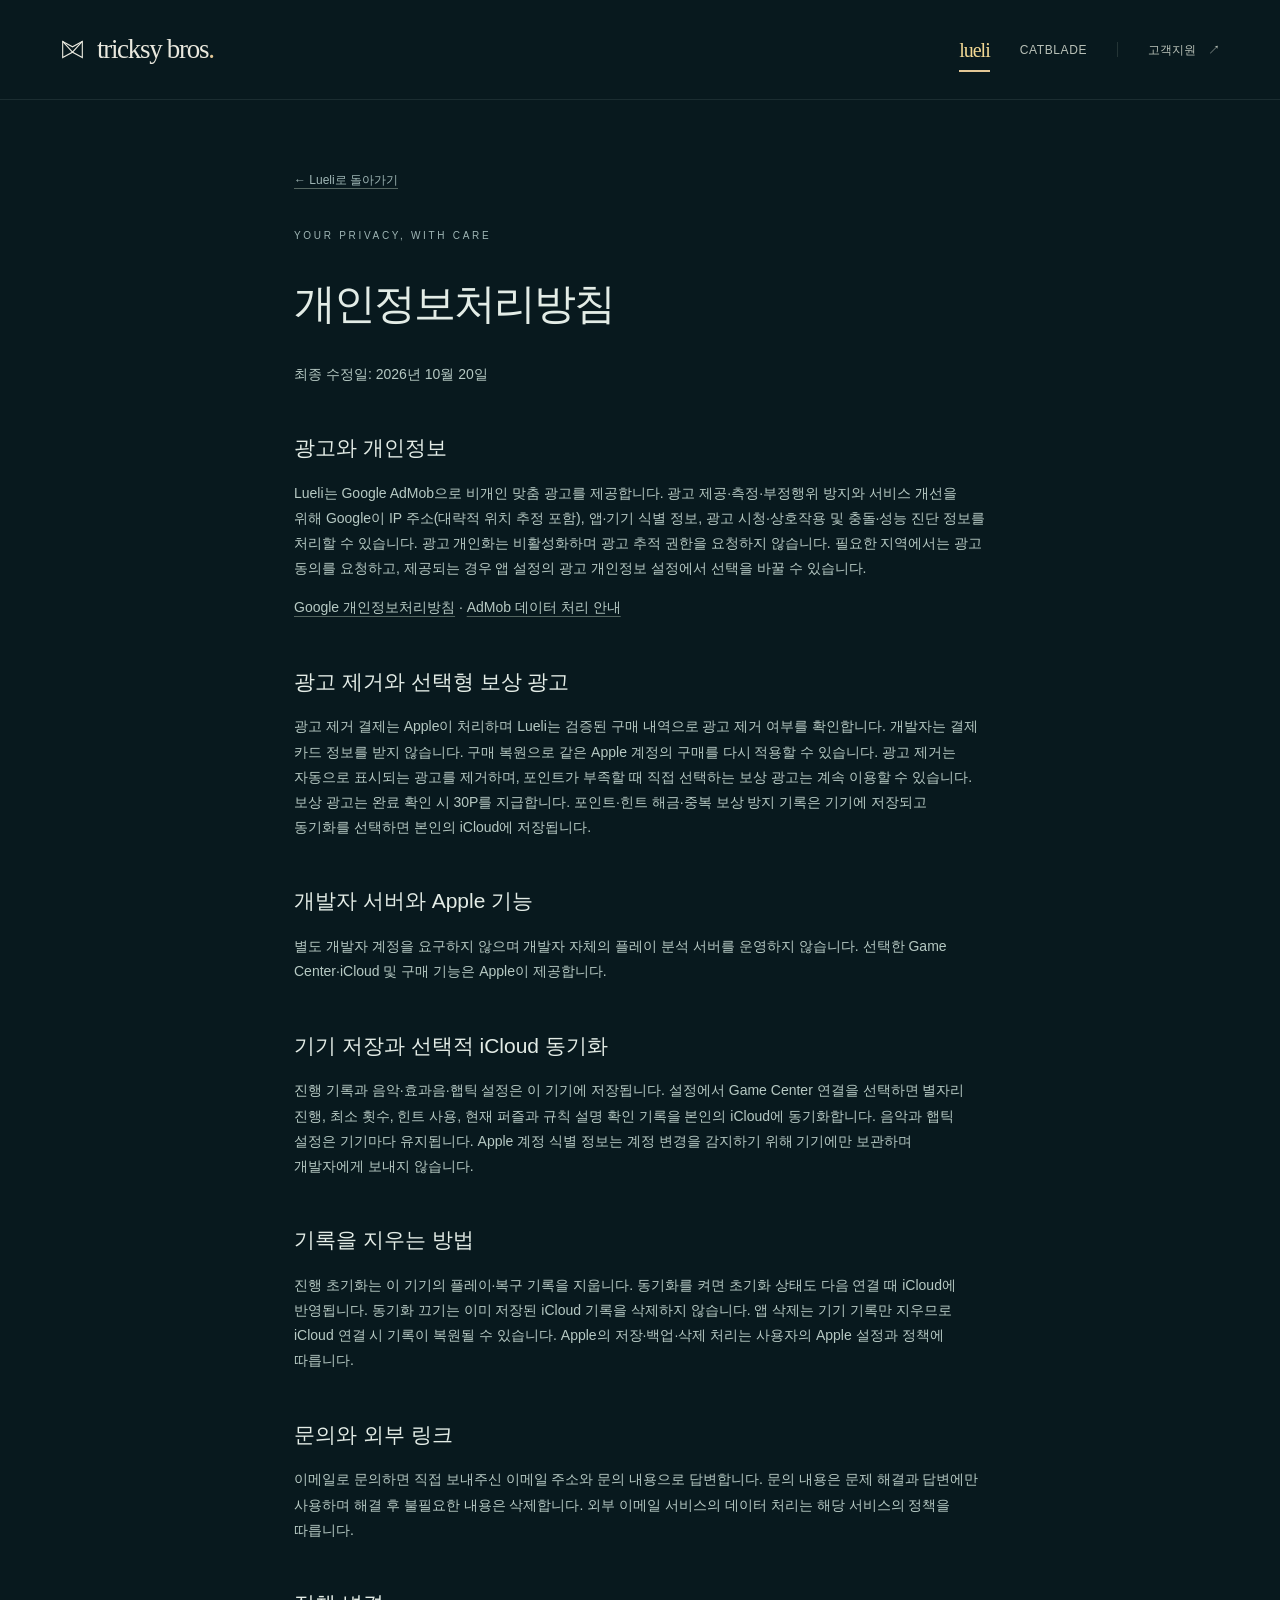
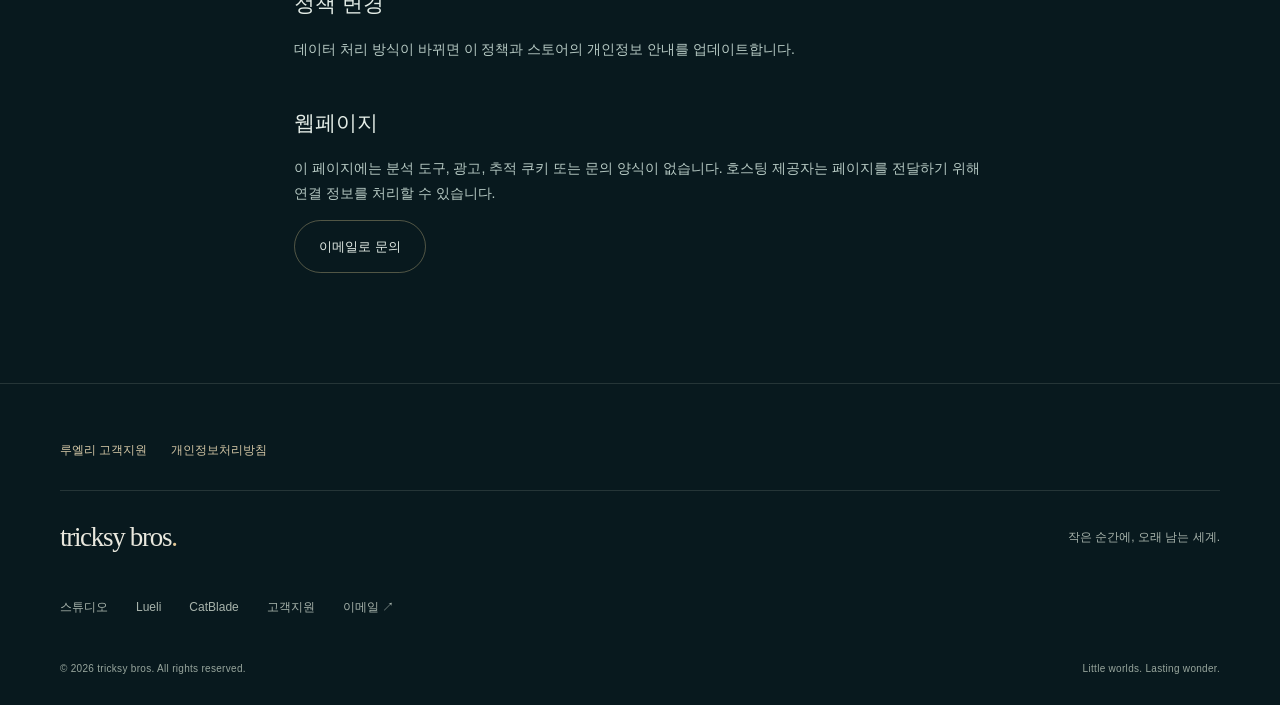
==== Lueli/privacy/index.html @ b1e28cbd "init" ====
<!doctype html><html lang="ko"><head><meta charset="utf-8"><meta name="viewport" content="width=device-width,initial-scale=1"><meta name="theme-color" content="#08191e"><meta name="description" content="작은 별을 깨우고 열두 개의 별자리를 완성하는 감성 퍼즐, Lueli. 시간 제한 없이 당신의 속도로 빛을 모아보세요. tricksy bros의 iPhone·iPad 게임."><meta property="og:title" content="Lueli — 작은 빛으로 완성하는 밤"><meta property="og:description" content="별 하나를 깨우면, 밤이 조금 달라져요. 120개의 고요한 퍼즐."><meta property="og:type" content="website"><link rel="icon" href="../assets/icon.png"><link rel="stylesheet" href="../style.css"><title>개인정보처리방침 · Lueli</title><link rel="canonical" href="https://tricksybros.com/Lueli/privacy/"><link rel="stylesheet" href="../../shared/site.css"></head><body class="lueli-page"><a class="skip" href="#main">본문으로 건너뛰기</a><header class="studio-header"><a class="studio-logo" href="../../index.html" aria-label="tricksy bros 회사 홈"><svg viewBox="0 0 28 28" aria-hidden="true"><path d="M3 5 14 11 25 5v18l-11-6-11 6Z"/><path d="m3 5 11 12L25 5"/></svg><span>tricksy bros<span class="logo-dot">.</span></span></a><nav class="studio-nav" aria-label="회사 및 게임 메뉴"><a href="../index.html" class="game-link selected" aria-current="page">lueli</a><a href="../../CatBlade/index.html" class="game-link ">CATBLADE</a><span class="nav-divider" aria-hidden="true"></span><a class="support-link" href="../../support/index.html">고객지원 <span aria-hidden="true">↗</span></a></nav></header><main id="main" class="document"><a class="doc-back" href="../index.html">← Lueli로 돌아가기</a><p class="eyebrow">YOUR PRIVACY, WITH CARE</p><h1>개인정보처리방침</h1><p>최종 수정일: 2026년 10월 20일</p><h2>광고와 개인정보</h2><p>Lueli는 Google AdMob으로 비개인 맞춤 광고를 제공합니다. 광고 제공·측정·부정행위 방지와 서비스 개선을 위해 Google이 IP 주소(대략적 위치 추정 포함), 앱·기기 식별 정보, 광고 시청·상호작용 및 충돌·성능 진단 정보를 처리할 수 있습니다. 광고 개인화는 비활성화하며 광고 추적 권한을 요청하지 않습니다. 필요한 지역에서는 광고 동의를 요청하고, 제공되는 경우 앱 설정의 광고 개인정보 설정에서 선택을 바꿀 수 있습니다.</p><p><a href="https://policies.google.com/privacy">Google 개인정보처리방침</a> · <a href="https://developers.google.com/admob/ios/privacy/data-disclosure">AdMob 데이터 처리 안내</a></p><h2>광고 제거와 선택형 보상 광고</h2><p>광고 제거 결제는 Apple이 처리하며 Lueli는 검증된 구매 내역으로 광고 제거 여부를 확인합니다. 개발자는 결제 카드 정보를 받지 않습니다. 구매 복원으로 같은 Apple 계정의 구매를 다시 적용할 수 있습니다. 광고 제거는 자동으로 표시되는 광고를 제거하며, 포인트가 부족할 때 직접 선택하는 보상 광고는 계속 이용할 수 있습니다. 보상 광고는 완료 확인 시 30P를 지급합니다. 포인트·힌트 해금·중복 보상 방지 기록은 기기에 저장되고 동기화를 선택하면 본인의 iCloud에 저장됩니다.</p><h2>개발자 서버와 Apple 기능</h2><p>별도 개발자 계정을 요구하지 않으며 개발자 자체의 플레이 분석 서버를 운영하지 않습니다. 선택한 Game Center·iCloud 및 구매 기능은 Apple이 제공합니다.</p><h2>기기 저장과 선택적 iCloud 동기화</h2><p>진행 기록과 음악·효과음·햅틱 설정은 이 기기에 저장됩니다. 설정에서 Game Center 연결을 선택하면 별자리 진행, 최소 횟수, 힌트 사용, 현재 퍼즐과 규칙 설명 확인 기록을 본인의 iCloud에 동기화합니다. 음악과 햅틱 설정은 기기마다 유지됩니다. Apple 계정 식별 정보는 계정 변경을 감지하기 위해 기기에만 보관하며 개발자에게 보내지 않습니다.</p><h2>기록을 지우는 방법</h2><p>진행 초기화는 이 기기의 플레이·복구 기록을 지웁니다. 동기화를 켜면 초기화 상태도 다음 연결 때 iCloud에 반영됩니다. 동기화 끄기는 이미 저장된 iCloud 기록을 삭제하지 않습니다. 앱 삭제는 기기 기록만 지우므로 iCloud 연결 시 기록이 복원될 수 있습니다. Apple의 저장·백업·삭제 처리는 사용자의 Apple 설정과 정책에 따릅니다.</p><h2>문의와 외부 링크</h2><p>이메일로 문의하면 직접 보내주신 이메일 주소와 문의 내용으로 답변합니다. 문의 내용은 문제 해결과 답변에만 사용하며 해결 후 불필요한 내용은 삭제합니다. 외부 이메일 서비스의 데이터 처리는 해당 서비스의 정책을 따릅니다.</p><h2>정책 변경</h2><p>데이터 처리 방식이 바뀌면 이 정책과 스토어의 개인정보 안내를 업데이트합니다.</p><h2>웹페이지</h2><p>이 페이지에는 분석 도구, 광고, 추적 쿠키 또는 문의 양식이 없습니다. 호스팅 제공자는 페이지를 전달하기 위해 연결 정보를 처리할 수 있습니다.</p><a class="button" href="mailto:tricksybros@gmail.com?subject=Lueli%20Privacy">이메일로 문의</a></main><footer class="studio-footer"><nav class="game-footer" aria-label="Lueli 도움말"><a href="../support/index.html">루엘리 고객지원</a><a href="index.html">개인정보처리방침</a></nav><div class="footer-top"><a class="studio-logo" href="../../index.html">tricksy bros<span class="logo-dot">.</span></a><p>작은 순간에, 오래 남는 세계.</p></div><nav aria-label="하단 메뉴"><a href="../../index.html">스튜디오</a><a href="../index.html">Lueli</a><a href="../../CatBlade/index.html">CatBlade</a><a href="../../support/index.html">고객지원</a><a href="mailto:tricksybros@gmail.com">이메일 ↗</a></nav><div class="footer-bottom"><span>© 2026 tricksy bros. All rights reserved.</span><span>Little worlds. Lasting wonder.</span></div></footer></body></html>
---- Lueli/style.css ----
@charset "UTF-8";
:root{color-scheme:dark;--bg:#08191e;--panel:#10272d;--ink:#e3ece6;--muted:#9fb6b5;--gold:#f3d994;--line:rgba(182,209,202,.16);font-family:-apple-system,BlinkMacSystemFont,"Apple SD Gothic Neo","Noto Sans KR",sans-serif;font-synthesis:none;scroll-behavior:smooth;scroll-padding-top:100px}*{box-sizing:border-box}body{margin:0;background:var(--bg);color:var(--ink);font-size:16px;line-height:1.8;word-break:keep-all}a{color:inherit;text-decoration:none}button{font:inherit;color:inherit;cursor:pointer}a,button{-webkit-tap-highlight-color:transparent}a:focus-visible,button:focus-visible,summary:focus-visible{outline:2px solid var(--gold);outline-offset:7px}button:disabled{cursor:default}::selection{background:#f3d994;color:var(--bg)}.skip{position:fixed;top:-100px;left:20px;background:var(--gold);color:var(--bg);padding:12px;z-index:20}.skip:focus{top:10px}.nav{height:110px;max-width:1280px;margin:auto;padding:0 64px;display:flex;align-items:center;justify-content:space-between;position:relative;z-index:3}.brand,.footer-brand{font-family:Georgia,"Times New Roman",serif;font-size:39px;line-height:1;letter-spacing:-2.2px;font-weight:400}.brand{display:inline-flex;gap:8px;align-items:center}.brand-star{color:var(--gold);font-size:24px;align-self:flex-start;margin-top:0}.nav nav{display:flex;align-items:center;gap:34px;font-size:13px;color:#b6c7c1}.nav nav a:hover,.footer-links a:hover{color:var(--gold)}.nav .studio{margin-left:30px;font-size:12px;letter-spacing:.5px}.sky{position:absolute;inset:0 0 auto;height:1000px;overflow:hidden;pointer-events:none;z-index:0;mask-image:linear-gradient(black 70%,transparent)}.stars{position:absolute;width:100%;height:100%;background-image:radial-gradient(1px 1px at 8% 22%,#e3dbb7 80%,transparent),radial-gradient(1px 1px at 24% 48%,#aacac4 80%,transparent),radial-gradient(1px 1px at 42% 11%,#e3dbb7 80%,transparent),radial-gradient(1px 1px at 57% 37%,#aacac4 80%,transparent),radial-gradient(1px 1px at 79% 12%,#e3dbb7 80%,transparent),radial-gradient(1.5px 1.5px at 92% 40%,#cfceab 80%,transparent),radial-gradient(1px 1px at 71% 73%,#aacac4 80%,transparent),radial-gradient(1px 1px at 12% 85%,#e3dbb7 80%,transparent);background-size:700px 680px;opacity:.42;animation:drift 50s linear infinite}.shooting{position:absolute;width:100px;height:1px;background:linear-gradient(90deg,transparent,#c9dbcc);transform:rotate(-32deg);opacity:0;animation:shoot 13s ease-in infinite;top:22%;left:69%}.shooting.two{animation-delay:6s;animation-duration:17s;top:55%;left:22%;width:60px}@keyframes drift{to{transform:translateY(30px)}}@keyframes shoot{0%,76%,100%{opacity:0;transform:translate(0,0) rotate(-32deg)}80%{opacity:.55}89%{opacity:0;transform:translate(230px,-145px) rotate(-32deg)}}main{position:relative;z-index:1}.hero{max-width:1280px;margin:auto;padding:100px 64px 110px;min-height:760px;display:grid;grid-template-columns:1.07fr 1fr;align-items:center;position:relative;gap:48px}.eyebrow{font-size:10px;letter-spacing:2.7px;color:var(--muted);font-weight:500;margin:0 0 30px;display:flex;align-items:center;gap:10px}.eyebrow>span{width:5px;height:5px;border-radius:50%;background:var(--gold);box-shadow:0 0 10px #f3d99455}h1{font-size:clamp(42px,4.55vw,64px);font-weight:350;letter-spacing:-3.5px;line-height:1.36;margin:0 0 30px}.period{color:var(--gold)}.hero-desc{font-size:16px;color:var(--muted);line-height:2.05;margin:0}.hero-actions{margin-top:38px;display:flex;flex-direction:column;align-items:flex-start;gap:15px}.button{display:inline-flex;align-items:center;justify-content:center;gap:32px;min-height:53px;padding:12px 24px;font-size:13px;line-height:1.5;border-radius:100px;border:1px solid #e4ce9255;transition:background .25s,border-color .25s}.primary{background:#ddc78e0b;color:#f3dfa8}.primary:hover{background:#ddc78e1c;border-color:#e4ce9299}.button span{font-size:18px}.availability{font-size:10px;color:var(--muted);letter-spacing:.6px}.night-object{position:relative;padding:40px 0 20px;display:flex;flex-direction:column;align-items:center}.night-object:before{content:"";position:absolute;inset:-40px -40px;background:radial-gradient(ellipse,#53685014,transparent 66%);pointer-events:none}.orbit{position:absolute;inset:0;pointer-events:none;opacity:.65}.orbit span{position:absolute;width:4px;height:4px;background:#d5d9ad;border-radius:50%;box-shadow:0 0 15px #f6d68f44}.orbit span:nth-child(1){top:4%;left:25%}.orbit span:nth-child(2){top:19%;right:6%;width:2px;height:2px}.orbit span:nth-child(3){bottom:20%;left:1%;width:2px;height:2px}.demo{width:min(100%,334px);position:relative}.demo-heading{display:flex;justify-content:space-between;font-size:10px;letter-spacing:1px;color:var(--muted);margin:0 4px 19px}.demo-count{font-variant-numeric:tabular-nums;font-size:9px;letter-spacing:1.8px}.board{display:grid;grid-template-columns:repeat(3,1fr);gap:12px}.tile{border:1px dashed #69898b80;background:#132b3038;border-radius:21%;aspect-ratio:1;display:grid;place-items:center;position:relative;padding:24%;transition:background .5s,border-color .5s,box-shadow .6s;min-width:44px;min-height:44px}.tile svg{width:100%;fill:none;stroke:#91aaa7;stroke-width:1.2;opacity:.5;transition:filter .6s,fill .5s,stroke .5s,opacity .5s;transform:scale(.55)}.tile.lit{border:1px solid #e5c47555;background:radial-gradient(ellipse,#d9b55e16,#a88c4410 55%,#13292c 100%);box-shadow:inset 0 0 18px #d8ba6510,0 0 20px #d8ba6505}.tile.lit svg{fill:#f7df8f;stroke:#fff1b9;stroke-width:.4;opacity:1;transform:scale(.78);filter:drop-shadow(0 0 7px #f7d47499)}.tile:hover{background-color:#b4cfbe0e}.tile:active{transform:scale(.97)}.demo-message{text-align:center;font-size:11px;color:#a9bfba;margin:22px -10px 0;min-height:24px;transition:color .4s}.demo.solved .demo-message{color:var(--gold)}.demo.solved .tile{box-shadow:0 0 30px #edcf6c13}.reset{background:none;border:0;display:block;margin:6px auto 0;color:#9bb1b0;font-size:10px;letter-spacing:.3px;min-height:44px;padding:0 15px}.reset:hover{color:var(--gold)}.reset span{padding-left:8px;font-size:16px}.object-note{font-family:Georgia,"Apple SD Gothic Neo",serif;font-size:10px;color:#7f9a99;margin:25px 0 0;letter-spacing:1px}.scroll-cue{position:absolute;bottom:29px;left:64px;display:flex;gap:22px;font-size:10px;color:#9bb1ad;min-height:44px;align-items:center}.scroll-cue span:last-child{color:var(--gold)}.story{max-width:1152px;margin:auto;border-top:1px solid var(--line);padding:95px 0 105px;display:grid;grid-template-columns:1fr 1fr;gap:60px}.story h2,.journey h2{font-size:34px;line-height:1.65;font-weight:350;letter-spacing:-1.7px;margin:0}.story .eyebrow,.journey .eyebrow{margin-bottom:23px}.story-text{padding-top:40px;color:var(--muted);font-size:14px}.story-text p{margin:0 0 20px}.journey{max-width:1152px;margin:0 auto;display:grid;grid-template-columns:1fr 1fr;gap:60px;align-items:center;padding:30px 0 110px}.screen-wrap{position:relative;display:flex;align-items:center;flex-direction:column}.screen-wrap img{position:relative;width:216px;height:auto;border-radius:28px;border:1px solid #b9cabe29;box-shadow:0 30px 80px #0003;z-index:1}.screen-halo{position:absolute;inset:0;background:radial-gradient(ellipse,#e7d18b0d,transparent 65%)}.screen-caption{font-size:8px;letter-spacing:2px;color:#8aa3a0;margin-top:20px}.journey-copy>p:not(.eyebrow){font-size:14px;color:var(--muted);line-height:2;margin-top:24px}.numbers{display:flex;gap:36px;align-items:center;margin:36px 0 28px}.numbers>div{display:flex;flex-direction:column}.numbers strong{font-family:Georgia,serif;color:var(--gold);font-size:42px;font-weight:400;line-height:1.3}.numbers span{font-size:11px;color:var(--muted);margin-top:7px}.numbers i{height:47px;width:1px;background:var(--line)}.journey-copy>p.quiet-detail{font-size:10px;letter-spacing:.3px}.closing{border-top:1px solid var(--line);padding:95px 24px 115px;text-align:center;background:radial-gradient(ellipse at 50% 100%,#5067460c,transparent 70%)}.closing-star{width:30px;margin:0 auto 30px;filter:drop-shadow(0 0 15px #f3d99466);fill:var(--gold)}.closing>p{font-size:12px;color:var(--muted)}.closing h2{font-size:38px;letter-spacing:-1.8px;font-weight:350;line-height:1.65;margin:20px 0 32px}.closing>.availability{display:block;margin-top:18px}footer{max-width:1280px;margin:auto;padding:48px 64px 30px;border-top:1px solid var(--line);display:grid;grid-template-columns:1fr auto;gap:36px}footer p{font-size:11px;color:var(--muted);margin:14px 0 0}.footer-brand{font-size:32px}.footer-links{display:flex;align-items:center;gap:26px;font-size:11px;color:var(--muted)}.colophon{grid-column:1/-1;display:flex;justify-content:space-between;color:#819b98;font-size:9px;letter-spacing:.5px;padding-top:20px}.motion-toggle{position:fixed;bottom:18px;right:22px;z-index:5;font-size:9px;letter-spacing:.3px;border:1px solid #b9cabe24;border-radius:30px;background:#08191ee8;color:#a9bcb6;padding:9px 15px;min-height:40px;backdrop-filter:blur(8px)}.motion-toggle span{margin-left:8px}.motion-paused .stars,.motion-paused .shooting{animation-play-state:paused}.document{max-width:740px;margin:65px auto 110px;padding:0 24px}.document h1{font-size:42px;letter-spacing:-2px}.document .lead{color:var(--muted);font-size:16px;line-height:2}.document h2{font-size:21px;font-weight:500;margin:42px 0 12px}.document p,.document li{color:#b6c9c3;font-size:14px}.document a:not(.button){text-decoration:underline;text-underline-offset:4px;text-decoration-color:#c5d7c366}.document .eyebrow{color:var(--muted);font-size:10px}.document details{border-bottom:1px solid var(--line);padding:20px 0}.document summary{cursor:pointer;font-size:15px}.document details p{margin-bottom:4px}.document .contact{padding:28px;border:1px solid var(--line);border-radius:20px;margin:35px 0;background:#d0e4c803}.document .contact p{margin:0 0 20px}.document .updated{font-size:11px;margin-bottom:36px}.doc-back{display:inline-flex;font-size:12px!important;margin-bottom:35px;color:var(--muted)}
@media(min-width:1440px){.hero{padding-top:140px;padding-bottom:160px;min-height:850px}.night-object{transform:scale(1.08)}}
@media(max-width:1250px){.story,.journey{margin-left:64px;margin-right:64px}.hero{gap:25px}.nav .studio{margin-left:5px}}
@media(max-width:760px){.nav{height:86px;padding:0 26px}.nav nav{gap:20px;font-size:12px}.nav .studio{display:none}.brand{font-size:34px}.hero{padding:47px 28px 90px;min-height:auto;display:flex;flex-direction:column;gap:48px;align-items:stretch}.hero-copy{text-align:center}.eyebrow{justify-content:center;font-size:8px;letter-spacing:2px;margin-bottom:25px}h1{font-size:43px;letter-spacing:-2.5px;line-height:1.4;margin-bottom:24px}.hero-desc{font-size:14px}.hero-actions{align-items:center;margin-top:28px;gap:12px}.button{min-height:52px;font-size:12px;padding:12px 23px}.night-object{padding:10px 22px 0}.demo{width:min(100%,290px)}.board{gap:11px}.object-note{margin-top:19px;font-size:9px}.scroll-cue{position:static;align-self:center;margin-top:-25px;gap:16px}.story{margin:0 28px;display:block;padding:65px 0 45px;text-align:center}.story h2,.journey h2{font-size:28px;line-height:1.65;letter-spacing:-1.4px}.story-text{padding-top:25px;font-size:13px;line-height:1.95}.desktop{display:none}.journey{margin:0 28px;display:flex;flex-direction:column-reverse;gap:40px;padding:15px 0 65px;text-align:center}.journey-copy>p:not(.eyebrow){font-size:13px}.numbers{justify-content:center;margin:27px 0}.numbers strong{font-size:36px}.screen-wrap img{width:204px;border-radius:25px}.closing{padding:65px 24px 80px}.closing h2{font-size:30px}.closing>p{font-size:11px}footer{padding:38px 28px 75px;display:flex;flex-direction:column;gap:22px}.footer-links{flex-wrap:wrap;gap:22px}.colophon{font-size:8px;gap:15px;padding-top:5px}.motion-toggle{bottom:12px;right:12px}.document{margin:40px auto 75px;padding:0 28px}.document h1{font-size:34px}.document .eyebrow{justify-content:flex-start}.document .contact{padding:22px}.sky{height:1200px}}
@media(prefers-reduced-motion:reduce){:root{scroll-behavior:auto}*,*:before,*:after{animation:none!important;transition:none!important}.motion-toggle{display:none}}
@media(max-width:760px){.night-object:before{inset:-40px -10px}}
---- shared/site.css ----
@charset "UTF-8";
:root{--studio-bg:#111715;--studio-ink:#e9e8de;--studio-muted:#a8b4ac;--studio-line:#cad6c326;--studio-accent:#e2c796;--studio-max:1320px;color-scheme:dark}*{box-sizing:border-box}html{scroll-behavior:smooth;scroll-padding-top:110px}body{margin:0;font-family:-apple-system,BlinkMacSystemFont,"Apple SD Gothic Neo","Noto Sans KR",sans-serif;-webkit-font-smoothing:antialiased}a{color:inherit;text-decoration:none}a:focus-visible,button:focus-visible,summary:focus-visible{outline:2px solid var(--studio-accent);outline-offset:6px}::selection{color:#111715;background:#e2c796}.skip{position:fixed;top:-100px;left:20px;z-index:100;padding:12px 20px;background:var(--studio-accent);color:#111715}.skip:focus{top:10px}.studio-header{position:relative;z-index:10;display:flex;align-items:center;justify-content:space-between;gap:24px;max-width:var(--studio-max);height:100px;padding:0 60px;margin:0 auto;border-bottom:1px solid var(--studio-line);color:var(--studio-ink);font-size:14px;line-height:1.5}.studio-logo{display:inline-flex;align-items:center;gap:12px;min-height:44px;font-family:Georgia,"Times New Roman",serif;font-size:27px;font-weight:400;letter-spacing:-1.3px;white-space:nowrap}.studio-logo svg{width:25px;height:25px;fill:none;stroke:currentColor;stroke-width:1.25}.logo-dot{color:var(--studio-accent)}.studio-nav{display:flex;align-items:center;gap:30px;white-space:nowrap}.studio-nav a{display:inline-flex;align-items:center;min-height:44px;position:relative;transition:color .2s;color:#b9c1b8;font-size:12px;letter-spacing:.6px}.studio-nav a:hover,.studio-nav .selected{color:#f3d994}.studio-nav .selected:after{content:"";position:absolute;height:2px;bottom:0;left:0;right:0;background:var(--studio-accent)}.studio-nav .game-link:first-child{font-family:Georgia,serif;font-size:20px;letter-spacing:-1px}.nav-divider{height:15px;width:1px;background:var(--studio-line)}.studio-nav .support-link{font-size:12px;letter-spacing:0;gap:12px}.studio-footer{display:block;max-width:var(--studio-max);padding:44px 60px 28px;margin:auto;border-top:1px solid var(--studio-line);color:var(--studio-ink);font-size:12px;line-height:1.6;background:none}.studio-footer .footer-top{display:flex;justify-content:space-between;align-items:center;gap:20px}.studio-footer p{font-size:12px;color:var(--studio-muted);margin:0}.studio-footer nav{display:flex;gap:28px;margin:26px 0 32px;color:var(--studio-muted)}.studio-footer nav a{display:flex;align-items:center;min-height:44px;font-size:12px}.studio-footer a:hover{color:var(--studio-accent)}.footer-bottom{display:flex;justify-content:space-between;gap:20px;font-size:10px;letter-spacing:.3px;color:#98a69d}.studio-home{background:var(--studio-bg);color:var(--studio-ink);font-size:16px;line-height:1.8;word-break:keep-all}.studio-home main{overflow:clip}.studio-intro{max-width:var(--studio-max);margin:auto;padding:74px 60px 30px}.intro-overline{display:flex;align-items:center;gap:12px;color:#abb8ab;font-size:10px;letter-spacing:2.7px}.tiny-light{width:5px;height:5px;background:#e2c796;border-radius:50%;box-shadow:0 0 14px #e2c79655}.intro-grid{display:grid;grid-template-columns:1fr 280px;gap:50px;align-items:center;padding:32px 0 45px}.studio-intro h1{font-size:clamp(42px,5.3vw,74px);font-weight:350;line-height:1.4;letter-spacing:-4.5px;margin:0}.studio-intro h1 em{font-style:normal;color:#d4c6a7}.intro-aside{padding-top:4px}.intro-aside p{font-size:14px;line-height:1.95;color:var(--studio-muted);margin:0 0 16px}.understated-link{display:inline-flex;align-items:center;gap:40px;min-height:44px;font-size:12px;color:#e2d5bb;border-bottom:1px solid #e2c79650;transition:color .25s,border-color .25s}.understated-link:hover{color:#fff3cf;border-color:#fff3cf}.intro-foot{display:flex;justify-content:space-between;gap:20px;font-size:9px;letter-spacing:1.8px;color:#9aab9b;padding-top:20px;border-top:1px solid var(--studio-line)}.intro-foot span span{padding-left:12px}.games-section{max-width:var(--studio-max);margin:auto;padding:48px 60px 0;scroll-margin-top:20px}.section-label{display:flex;align-items:center;justify-content:space-between;margin-bottom:22px}.section-label h2{font-size:13px;font-weight:400;letter-spacing:.4px;margin:0}.section-label>span{font-size:9px;letter-spacing:1.7px;color:#9aa899}.game-gallery{display:grid;grid-template-columns:1fr 1fr;gap:22px}.game-cover{position:relative;display:block;height:590px;min-width:0;border-radius:3px;overflow:hidden;isolation:isolate;background:#0b2126;border:1px solid #dbe3c524;transition:border-color .4s}.game-cover:hover{border-color:#e2c79680}.cover-top{position:absolute;top:27px;left:28px;right:28px;display:flex;justify-content:space-between;align-items:center;z-index:2;gap:10px}.game-number{font-size:9px;letter-spacing:1.8px;color:#d2d9cc}.status-tag{display:inline-flex;align-items:center;gap:7px;border:1px solid #e6e3c23b;padding:5px 10px;border-radius:30px;color:#e4e4ce;background:#101e1c33;backdrop-filter:blur(6px);font-size:10px;letter-spacing:.2px}.status-tag>span{height:4px;width:4px;border-radius:50%;background:#d9cb91}.lueli-art{position:absolute;inset:0;background:radial-gradient(ellipse at 52% 40%,#24413b88,transparent 65%),linear-gradient(150deg,#0b2228,#0c1a20 80%)}.constellation{position:absolute;width:100%;height:auto;top:48px;left:0;overflow:visible;transition:transform 1s}.game-cover:hover .constellation{transform:scale(1.035)}.star-lines{stroke:#dac68c;stroke-width:.7;fill:none;opacity:.26}.art-spark{fill:#f3d990;filter:drop-shadow(0 0 7px #f3d99088)}.art-spark use:nth-of-type(even){transform-box:fill-box;transform-origin:center;animation:soft-light 7s ease-in-out infinite alternate}.art-ring{stroke:#e8d69d;stroke-width:.7;fill:none;opacity:.55}.art-whisper{position:absolute;top:65%;width:100%;text-align:center;font-size:10px;letter-spacing:1.6px;color:#b0c2b4}.cover-bottom{position:absolute;bottom:36px;left:32px;right:32px;display:flex;align-items:flex-end;justify-content:space-between;gap:15px;z-index:2}.cover-genre{font-size:8px;letter-spacing:2px;color:#d0d8c6;margin:0 0 8px}.lueli-title{font-family:Georgia,"Times New Roman",serif;font-weight:400;font-size:74px;line-height:1.15;letter-spacing:-4px;margin:0;color:#e8e5cb}.lueli-title>span{font-size:25px;vertical-align:top;padding-left:8px;color:#edd7a0}.cover-description{font-size:13px;color:#d9dfd2;margin:13px 0 0;letter-spacing:-.1px}.cover-arrow{display:grid;place-items:center;flex-shrink:0;width:44px;height:44px;border-radius:50%;border:1px solid #e6e3c24d;color:#eee7cf;font-size:22px;transition:background .25s,transform .25s}.game-cover:hover .cover-arrow{background:#e2c79622;transform:translate(2px,-2px)}.catblade-cover>img{width:100%;height:100%;object-fit:cover;object-position:75% center;transition:transform 1s}.catblade-cover:hover>img{transform:scale(1.035)}.catblade-cover:after{content:"";position:absolute;inset:0;pointer-events:none;background:linear-gradient(180deg,#0d170e66,transparent 30%,#0d170e15 48%,#0c1510ed 100%);z-index:1}.catblade-title{font-family:Georgia,"Times New Roman",serif;font-size:clamp(30px,3.1vw,45px);line-height:1.4;letter-spacing:-1.5px;font-weight:400;color:#f4e5bf;margin:0}.catblade-cover .cover-bottom{bottom:38px}.concept-caption{position:absolute;bottom:10px;right:16px;color:#ccceb5;font-size:8px;z-index:2}.gallery-caption{display:flex;justify-content:space-between;gap:20px;font-size:10px;color:#a6b3a8;margin-top:20px;letter-spacing:.3px}.studio-note{max-width:1200px;margin:100px auto 90px;padding:60px 0 0;border-top:1px solid var(--studio-line);display:grid;grid-template-columns:1fr 2fr 1fr;gap:30px;align-items:start}.note-index{font-size:9px;letter-spacing:1.6px;color:#a1af9f;padding-top:12px}.studio-note h2{font-size:32px;font-weight:350;line-height:1.65;letter-spacing:-1.5px;margin:0 0 23px}.studio-note p{font-size:13px;color:var(--studio-muted);line-height:2.1;margin:0}.studio-note>.understated-link{justify-self:end}.support-hub{max-width:1000px;margin:85px auto 110px;padding:0 40px}.support-hub h1{font-size:48px;font-weight:350;letter-spacing:-2.5px;line-height:1.5;margin:24px 0}.hub-description{color:var(--studio-muted);font-size:14px}.support-options{display:grid;grid-template-columns:1fr 1fr;gap:20px;margin:46px 0}.support-options>a{display:flex;flex-direction:column;justify-content:space-between;gap:26px;min-height:210px;padding:30px;border:1px solid var(--studio-line);background:#d9e0ce03;transition:border-color .25s}.support-options>a:hover{border-color:var(--studio-accent)}.support-options .lueli-title{font-size:42px;letter-spacing:-2px}.support-options strong{font-family:Georgia,serif;font-size:27px;font-weight:400;line-height:1.8}.support-options>a>span:last-child{font-size:13px;color:#c9cfbe}.hub-contact{font-size:13px;line-height:2;color:var(--studio-muted)}.hub-contact a{color:var(--studio-accent);text-decoration:underline;text-underline-offset:5px}
/* Each game keeps its own visual world beneath the common studio navigation. */
.lueli-page{--studio-bg:#08191e}.lueli-page .studio-header{border-color:#b6d1ca1c}.lueli-page .hero{padding-top:65px;padding-bottom:100px;min-height:760px}.game-wordmark{font-family:Georgia,"Times New Roman",serif;font-size:82px;font-weight:400;line-height:1;letter-spacing:-4px;margin:0 0 30px;color:#e8e6d5}.game-wordmark>span{vertical-align:top;font-size:28px;color:#e9d59a;margin-left:7px}.lueli-page .hero .eyebrow{margin-bottom:24px;font-size:9px}.lueli-page .hero h1{font-size:44px;line-height:1.5;letter-spacing:-2.6px;margin-bottom:25px}.lueli-page .hero-desc{font-size:14px}.lueli-page .night-object{padding-top:20px}.lueli-page .sky{height:1050px}.lueli-page .studio-footer{margin-top:0}.lueli-page .studio-footer p{font-size:12px}.lueli-page .studio-footer .studio-logo{text-decoration:none;font-size:27px}.lueli-page .studio-footer nav a{text-decoration:none}.lueli-page .document{margin-top:65px}.catblade-page .wrap{max-width:none;padding:0}.catblade-page .wrap>.studio-header{max-width:1320px}.catblade-page .wrap>main{max-width:1320px;margin:auto;padding:0 40px}.catblade-page .wrap>.studio-footer{max-width:1320px}.catblade-page .studio-header .studio-logo{font-family:Georgia,serif;letter-spacing:-1.3px;font-size:27px}.catblade-page .studio-header nav{gap:30px}.catblade-page .studio-header .studio-nav a{font-size:12px}.catblade-page .studio-header .studio-nav .game-link:first-child{font-size:20px}.catblade-page .studio-footer .studio-logo{font-size:27px}.catblade-page .wrap>main.support{max-width:820px;padding:0 28px}.catblade-page .studio-footer{margin-top:0}.catblade-page .studio-footer p{margin:0}.catblade-page .studio-nav .selected:after{background:#dcb27a}.catblade-page .studio-header{height:100px}.catblade-page .studio-footer nav{gap:28px}
@keyframes soft-light{from{opacity:.5}to{opacity:1}}
@media(min-width:1440px){.lueli-page .hero{min-height:850px;padding-top:95px}}@media(max-width:1320px){.studio-note{margin-left:60px;margin-right:60px}}
@media(max-width:1000px){.studio-intro{padding-top:55px}.intro-grid{grid-template-columns:1fr 230px;gap:24px}.studio-intro h1{font-size:54px;letter-spacing:-3px}.intro-aside p{font-size:13px}.game-cover{height:515px}.cover-top{left:20px;right:20px;top:22px;flex-wrap:wrap}.cover-bottom{left:22px;right:22px}.cover-genre{font-size:7px;letter-spacing:1.3px}.cover-description{font-size:11px}.lueli-title{font-size:64px}.catblade-title{font-size:32px}.art-whisper{top:61%;font-size:9px}.studio-note{grid-template-columns:1fr 2fr}.studio-note>.understated-link{grid-column:2;justify-self:start}.catblade-page .studio-header nav{gap:22px}}
@media(max-width:700px){html{scroll-padding-top:30px}.studio-header,.catblade-page .studio-header{height:auto;min-height:116px;padding:18px 24px 10px;flex-wrap:wrap;gap:6px}.studio-logo,.catblade-page .studio-header .studio-logo{font-size:25px}.studio-logo svg{width:23px;height:23px}.studio-nav,.catblade-page .studio-header nav{width:100%;justify-content:flex-start;gap:24px}.studio-nav .nav-divider{margin-left:auto}.studio-nav a,.catblade-page .studio-header .studio-nav a{min-height:44px;font-size:11px}.studio-nav .support-link{font-size:11px}.studio-nav .selected:after{bottom:2px}.studio-footer{padding:32px 24px 24px}.studio-footer .footer-top{align-items:flex-start;flex-direction:column;gap:8px}.studio-footer nav,.catblade-page .studio-footer nav{flex-wrap:wrap;gap:4px 24px;margin:20px 0}.footer-bottom{flex-direction:column;gap:6px;font-size:9px}.studio-intro{padding:43px 24px 16px}.intro-overline{font-size:8px;letter-spacing:2px}.intro-grid{display:block;padding:26px 0 25px}.studio-intro h1{font-size:clamp(36px,8.8vw,58px);letter-spacing:-2.8px;line-height:1.5}.intro-aside{padding-top:24px;display:grid;grid-template-columns:1fr 1fr;gap:0 12px}.intro-aside p{font-size:12px;line-height:1.9;margin:0 0 18px}.intro-aside .understated-link{grid-column:1/-1;justify-self:start;font-size:11px;gap:35px}.intro-foot{font-size:7px;letter-spacing:1.1px;padding-top:18px}.intro-foot>span:last-child{display:none}.games-section{padding:29px 24px 0}.section-label{margin-bottom:17px}.section-label h2{font-size:12px}.section-label>span{font-size:7px;letter-spacing:1px}.game-gallery{grid-template-columns:1fr;gap:23px}.game-cover{height:530px}.lueli-title{font-size:74px}.catblade-title{font-size:40px}.cover-top{top:24px;left:25px;right:25px}.cover-bottom{bottom:32px;left:27px;right:27px}.cover-genre{font-size:8px;letter-spacing:1.6px}.cover-description{font-size:12px}.constellation{top:13px}.art-whisper{top:63%;font-size:9px}.catblade-cover>img{object-position:76% center}.gallery-caption{display:block;font-size:9px;margin-top:17px}.gallery-caption>span{display:block;margin-bottom:4px}.studio-note{display:block;margin:65px 24px 60px;padding-top:30px}.note-index{font-size:8px}.studio-note h2{font-size:27px;letter-spacing:-1px;margin-top:22px}.studio-note p{font-size:12px}.studio-note>.understated-link{margin-top:26px}.lueli-page .hero{padding-top:47px;padding-bottom:55px;min-height:0;gap:38px}.game-wordmark{font-size:75px;margin-bottom:22px}.lueli-page .hero h1{font-size:35px;letter-spacing:-2px;line-height:1.5}.lueli-page .hero .eyebrow{font-size:8px}.lueli-page .hero-desc{font-size:13px}.lueli-page .night-object{padding-top:0}.lueli-page .document{margin-top:38px}.catblade-page .wrap>main{padding:0 14px}.catblade-page .hero.cinematic{margin-top:18px}.catblade-page .studio-footer .studio-logo{font-size:25px}.support-hub{margin:47px auto 65px;padding:0 24px}.support-hub h1{font-size:34px;letter-spacing:-1.7px}.hub-description{font-size:13px}.support-options{grid-template-columns:1fr;margin:30px 0;gap:14px}.support-options>a{min-height:174px;padding:25px}}
@media(prefers-reduced-motion:reduce){html{scroll-behavior:auto}*,*:before,*:after{animation:none!important;transition:none!important}}
.catblade-page .wrap{width:100%}
.studio-footer nav.game-footer{margin:0 0 24px;padding-bottom:18px;border-bottom:1px solid var(--studio-line);gap:24px}.studio-footer nav.game-footer a{color:#d4c7a6}
.studio-footer .studio-logo{gap:0}
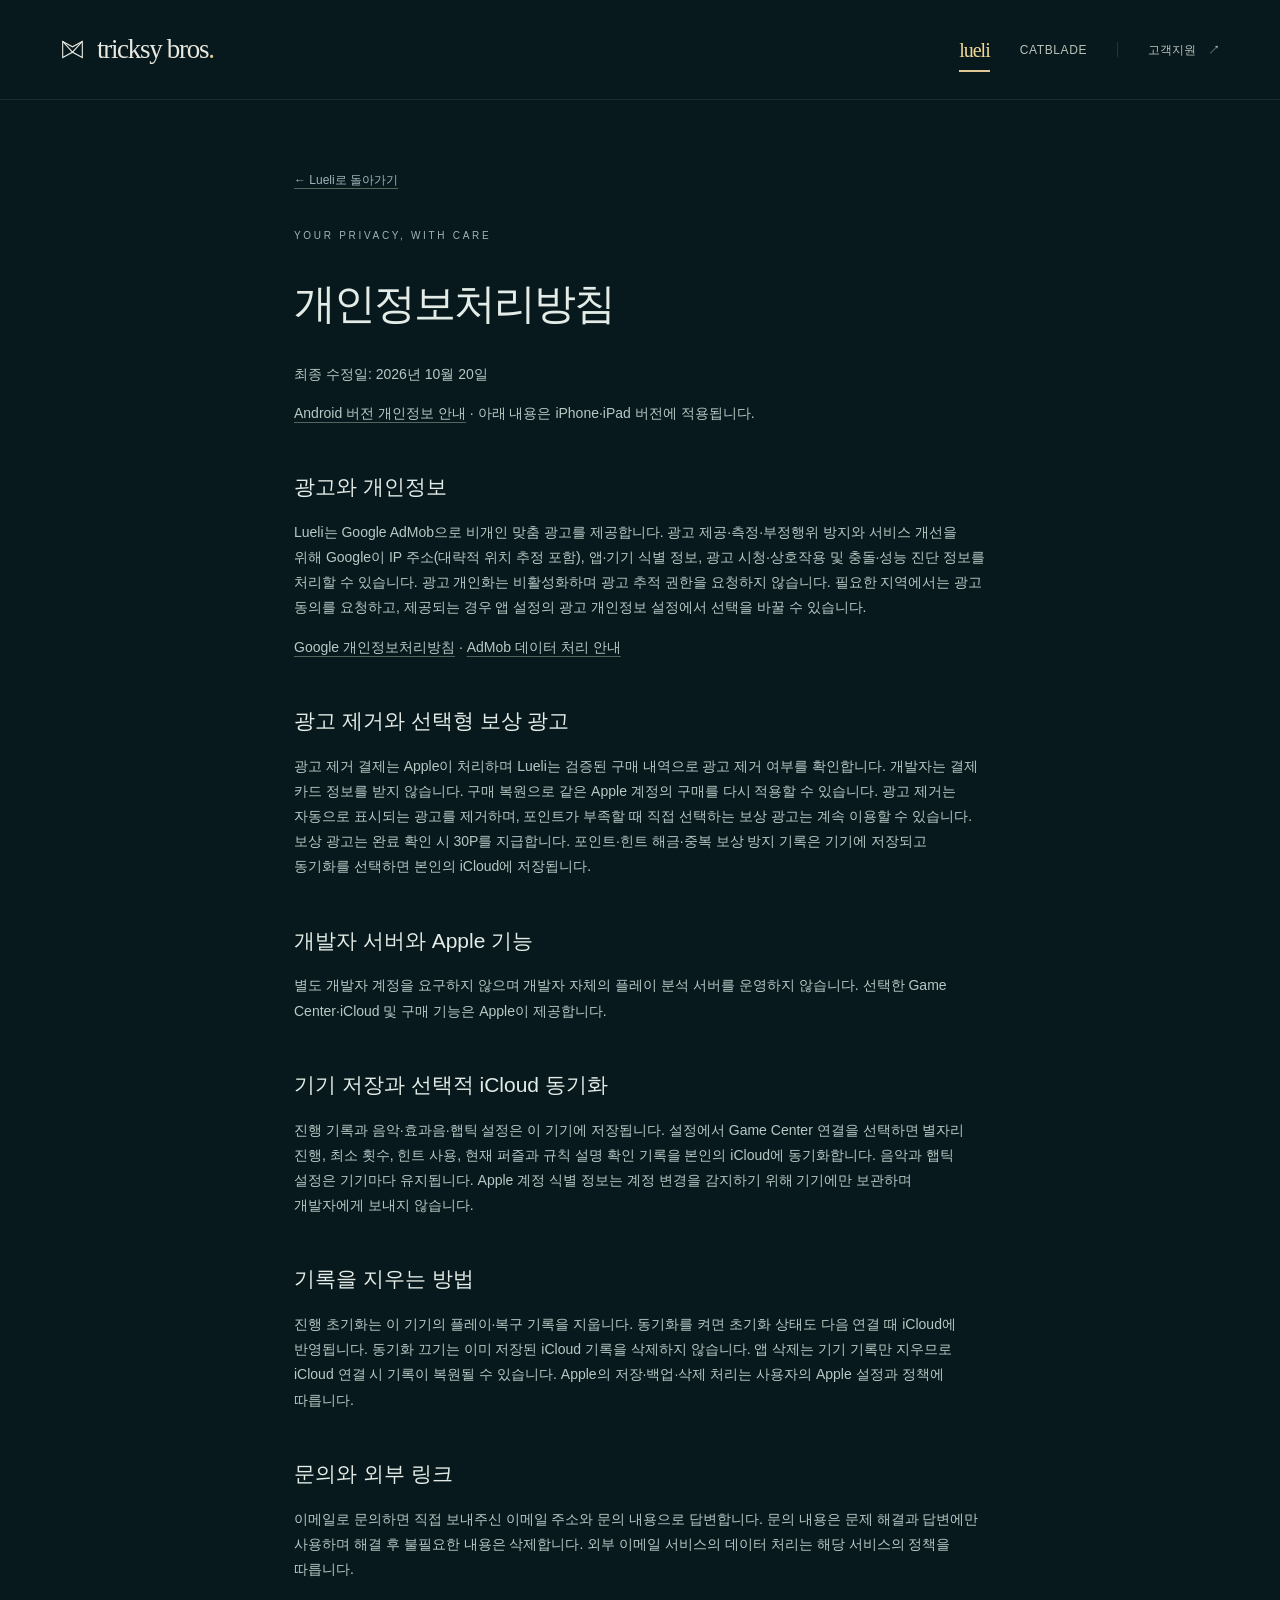
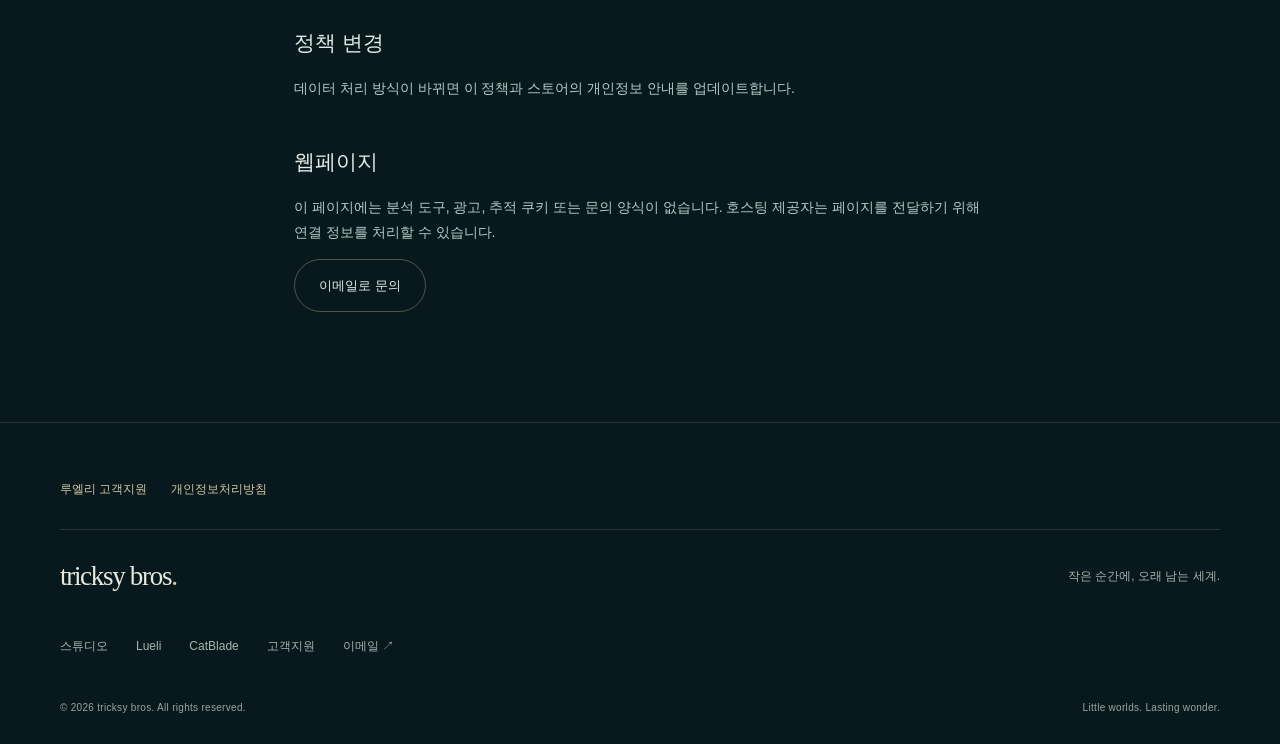
==== commit affbd469: "Publish Lueli Android privacy policy and support links" ====
--- a/Lueli/privacy/index.html
+++ b/Lueli/privacy/index.html
@@ -1 +1 @@
-<!doctype html><html lang="ko"><head><meta charset="utf-8"><meta name="viewport" content="width=device-width,initial-scale=1"><meta name="theme-color" content="#08191e"><meta name="description" content="작은 별을 깨우고 열두 개의 별자리를 완성하는 감성 퍼즐, Lueli. 시간 제한 없이 당신의 속도로 빛을 모아보세요. tricksy bros의 iPhone·iPad 게임."><meta property="og:title" content="Lueli — 작은 빛으로 완성하는 밤"><meta property="og:description" content="별 하나를 깨우면, 밤이 조금 달라져요. 120개의 고요한 퍼즐."><meta property="og:type" content="website"><link rel="icon" href="../assets/icon.png"><link rel="stylesheet" href="../style.css"><title>개인정보처리방침 · Lueli</title><link rel="canonical" href="https://tricksybros.com/Lueli/privacy/"><link rel="stylesheet" href="../../shared/site.css"></head><body class="lueli-page"><a class="skip" href="#main">본문으로 건너뛰기</a><header class="studio-header"><a class="studio-logo" href="../../index.html" aria-label="tricksy bros 회사 홈"><svg viewBox="0 0 28 28" aria-hidden="true"><path d="M3 5 14 11 25 5v18l-11-6-11 6Z"/><path d="m3 5 11 12L25 5"/></svg><span>tricksy bros<span class="logo-dot">.</span></span></a><nav class="studio-nav" aria-label="회사 및 게임 메뉴"><a href="../index.html" class="game-link selected" aria-current="page">lueli</a><a href="../../CatBlade/index.html" class="game-link ">CATBLADE</a><span class="nav-divider" aria-hidden="true"></span><a class="support-link" href="../../support/index.html">고객지원 <span aria-hidden="true">↗</span></a></nav></header><main id="main" class="document"><a class="doc-back" href="../index.html">← Lueli로 돌아가기</a><p class="eyebrow">YOUR PRIVACY, WITH CARE</p><h1>개인정보처리방침</h1><p>최종 수정일: 2026년 10월 20일</p><h2>광고와 개인정보</h2><p>Lueli는 Google AdMob으로 비개인 맞춤 광고를 제공합니다. 광고 제공·측정·부정행위 방지와 서비스 개선을 위해 Google이 IP 주소(대략적 위치 추정 포함), 앱·기기 식별 정보, 광고 시청·상호작용 및 충돌·성능 진단 정보를 처리할 수 있습니다. 광고 개인화는 비활성화하며 광고 추적 권한을 요청하지 않습니다. 필요한 지역에서는 광고 동의를 요청하고, 제공되는 경우 앱 설정의 광고 개인정보 설정에서 선택을 바꿀 수 있습니다.</p><p><a href="https://policies.google.com/privacy">Google 개인정보처리방침</a> · <a href="https://developers.google.com/admob/ios/privacy/data-disclosure">AdMob 데이터 처리 안내</a></p><h2>광고 제거와 선택형 보상 광고</h2><p>광고 제거 결제는 Apple이 처리하며 Lueli는 검증된 구매 내역으로 광고 제거 여부를 확인합니다. 개발자는 결제 카드 정보를 받지 않습니다. 구매 복원으로 같은 Apple 계정의 구매를 다시 적용할 수 있습니다. 광고 제거는 자동으로 표시되는 광고를 제거하며, 포인트가 부족할 때 직접 선택하는 보상 광고는 계속 이용할 수 있습니다. 보상 광고는 완료 확인 시 30P를 지급합니다. 포인트·힌트 해금·중복 보상 방지 기록은 기기에 저장되고 동기화를 선택하면 본인의 iCloud에 저장됩니다.</p><h2>개발자 서버와 Apple 기능</h2><p>별도 개발자 계정을 요구하지 않으며 개발자 자체의 플레이 분석 서버를 운영하지 않습니다. 선택한 Game Center·iCloud 및 구매 기능은 Apple이 제공합니다.</p><h2>기기 저장과 선택적 iCloud 동기화</h2><p>진행 기록과 음악·효과음·햅틱 설정은 이 기기에 저장됩니다. 설정에서 Game Center 연결을 선택하면 별자리 진행, 최소 횟수, 힌트 사용, 현재 퍼즐과 규칙 설명 확인 기록을 본인의 iCloud에 동기화합니다. 음악과 햅틱 설정은 기기마다 유지됩니다. Apple 계정 식별 정보는 계정 변경을 감지하기 위해 기기에만 보관하며 개발자에게 보내지 않습니다.</p><h2>기록을 지우는 방법</h2><p>진행 초기화는 이 기기의 플레이·복구 기록을 지웁니다. 동기화를 켜면 초기화 상태도 다음 연결 때 iCloud에 반영됩니다. 동기화 끄기는 이미 저장된 iCloud 기록을 삭제하지 않습니다. 앱 삭제는 기기 기록만 지우므로 iCloud 연결 시 기록이 복원될 수 있습니다. Apple의 저장·백업·삭제 처리는 사용자의 Apple 설정과 정책에 따릅니다.</p><h2>문의와 외부 링크</h2><p>이메일로 문의하면 직접 보내주신 이메일 주소와 문의 내용으로 답변합니다. 문의 내용은 문제 해결과 답변에만 사용하며 해결 후 불필요한 내용은 삭제합니다. 외부 이메일 서비스의 데이터 처리는 해당 서비스의 정책을 따릅니다.</p><h2>정책 변경</h2><p>데이터 처리 방식이 바뀌면 이 정책과 스토어의 개인정보 안내를 업데이트합니다.</p><h2>웹페이지</h2><p>이 페이지에는 분석 도구, 광고, 추적 쿠키 또는 문의 양식이 없습니다. 호스팅 제공자는 페이지를 전달하기 위해 연결 정보를 처리할 수 있습니다.</p><a class="button" href="mailto:tricksybros@gmail.com?subject=Lueli%20Privacy">이메일로 문의</a></main><footer class="studio-footer"><nav class="game-footer" aria-label="Lueli 도움말"><a href="../support/index.html">루엘리 고객지원</a><a href="index.html">개인정보처리방침</a></nav><div class="footer-top"><a class="studio-logo" href="../../index.html">tricksy bros<span class="logo-dot">.</span></a><p>작은 순간에, 오래 남는 세계.</p></div><nav aria-label="하단 메뉴"><a href="../../index.html">스튜디오</a><a href="../index.html">Lueli</a><a href="../../CatBlade/index.html">CatBlade</a><a href="../../support/index.html">고객지원</a><a href="mailto:tricksybros@gmail.com">이메일 ↗</a></nav><div class="footer-bottom"><span>© 2026 tricksy bros. All rights reserved.</span><span>Little worlds. Lasting wonder.</span></div></footer></body></html>+<!doctype html><html lang="ko"><head><meta charset="utf-8"><meta name="viewport" content="width=device-width,initial-scale=1"><meta name="theme-color" content="#08191e"><meta name="description" content="작은 별을 깨우고 열두 개의 별자리를 완성하는 감성 퍼즐, Lueli. 시간 제한 없이 당신의 속도로 빛을 모아보세요. tricksy bros의 iPhone·iPad 게임."><meta property="og:title" content="Lueli — 작은 빛으로 완성하는 밤"><meta property="og:description" content="별 하나를 깨우면, 밤이 조금 달라져요. 120개의 고요한 퍼즐."><meta property="og:type" content="website"><link rel="icon" href="../assets/icon.png"><link rel="stylesheet" href="../style.css"><title>개인정보처리방침 · Lueli</title><link rel="canonical" href="https://tricksybros.com/Lueli/privacy/"><link rel="stylesheet" href="../../shared/site.css"></head><body class="lueli-page"><a class="skip" href="#main">본문으로 건너뛰기</a><header class="studio-header"><a class="studio-logo" href="../../index.html" aria-label="tricksy bros 회사 홈"><svg viewBox="0 0 28 28" aria-hidden="true"><path d="M3 5 14 11 25 5v18l-11-6-11 6Z"/><path d="m3 5 11 12L25 5"/></svg><span>tricksy bros<span class="logo-dot">.</span></span></a><nav class="studio-nav" aria-label="회사 및 게임 메뉴"><a href="../index.html" class="game-link selected" aria-current="page">lueli</a><a href="../../CatBlade/index.html" class="game-link ">CATBLADE</a><span class="nav-divider" aria-hidden="true"></span><a class="support-link" href="../../support/index.html">고객지원 <span aria-hidden="true">↗</span></a></nav></header><main id="main" class="document"><a class="doc-back" href="../index.html">← Lueli로 돌아가기</a><p class="eyebrow">YOUR PRIVACY, WITH CARE</p><h1>개인정보처리방침</h1><p>최종 수정일: 2026년 10월 20일</p><p><a href="android/index.html">Android 버전 개인정보 안내</a> · 아래 내용은 iPhone·iPad 버전에 적용됩니다.</p><h2>광고와 개인정보</h2><p>Lueli는 Google AdMob으로 비개인 맞춤 광고를 제공합니다. 광고 제공·측정·부정행위 방지와 서비스 개선을 위해 Google이 IP 주소(대략적 위치 추정 포함), 앱·기기 식별 정보, 광고 시청·상호작용 및 충돌·성능 진단 정보를 처리할 수 있습니다. 광고 개인화는 비활성화하며 광고 추적 권한을 요청하지 않습니다. 필요한 지역에서는 광고 동의를 요청하고, 제공되는 경우 앱 설정의 광고 개인정보 설정에서 선택을 바꿀 수 있습니다.</p><p><a href="https://policies.google.com/privacy">Google 개인정보처리방침</a> · <a href="https://developers.google.com/admob/ios/privacy/data-disclosure">AdMob 데이터 처리 안내</a></p><h2>광고 제거와 선택형 보상 광고</h2><p>광고 제거 결제는 Apple이 처리하며 Lueli는 검증된 구매 내역으로 광고 제거 여부를 확인합니다. 개발자는 결제 카드 정보를 받지 않습니다. 구매 복원으로 같은 Apple 계정의 구매를 다시 적용할 수 있습니다. 광고 제거는 자동으로 표시되는 광고를 제거하며, 포인트가 부족할 때 직접 선택하는 보상 광고는 계속 이용할 수 있습니다. 보상 광고는 완료 확인 시 30P를 지급합니다. 포인트·힌트 해금·중복 보상 방지 기록은 기기에 저장되고 동기화를 선택하면 본인의 iCloud에 저장됩니다.</p><h2>개발자 서버와 Apple 기능</h2><p>별도 개발자 계정을 요구하지 않으며 개발자 자체의 플레이 분석 서버를 운영하지 않습니다. 선택한 Game Center·iCloud 및 구매 기능은 Apple이 제공합니다.</p><h2>기기 저장과 선택적 iCloud 동기화</h2><p>진행 기록과 음악·효과음·햅틱 설정은 이 기기에 저장됩니다. 설정에서 Game Center 연결을 선택하면 별자리 진행, 최소 횟수, 힌트 사용, 현재 퍼즐과 규칙 설명 확인 기록을 본인의 iCloud에 동기화합니다. 음악과 햅틱 설정은 기기마다 유지됩니다. Apple 계정 식별 정보는 계정 변경을 감지하기 위해 기기에만 보관하며 개발자에게 보내지 않습니다.</p><h2>기록을 지우는 방법</h2><p>진행 초기화는 이 기기의 플레이·복구 기록을 지웁니다. 동기화를 켜면 초기화 상태도 다음 연결 때 iCloud에 반영됩니다. 동기화 끄기는 이미 저장된 iCloud 기록을 삭제하지 않습니다. 앱 삭제는 기기 기록만 지우므로 iCloud 연결 시 기록이 복원될 수 있습니다. Apple의 저장·백업·삭제 처리는 사용자의 Apple 설정과 정책에 따릅니다.</p><h2>문의와 외부 링크</h2><p>이메일로 문의하면 직접 보내주신 이메일 주소와 문의 내용으로 답변합니다. 문의 내용은 문제 해결과 답변에만 사용하며 해결 후 불필요한 내용은 삭제합니다. 외부 이메일 서비스의 데이터 처리는 해당 서비스의 정책을 따릅니다.</p><h2>정책 변경</h2><p>데이터 처리 방식이 바뀌면 이 정책과 스토어의 개인정보 안내를 업데이트합니다.</p><h2>웹페이지</h2><p>이 페이지에는 분석 도구, 광고, 추적 쿠키 또는 문의 양식이 없습니다. 호스팅 제공자는 페이지를 전달하기 위해 연결 정보를 처리할 수 있습니다.</p><a class="button" href="mailto:tricksybros@gmail.com?subject=Lueli%20Privacy">이메일로 문의</a></main><footer class="studio-footer"><nav class="game-footer" aria-label="Lueli 도움말"><a href="../support/index.html">루엘리 고객지원</a><a href="index.html">개인정보처리방침</a></nav><div class="footer-top"><a class="studio-logo" href="../../index.html">tricksy bros<span class="logo-dot">.</span></a><p>작은 순간에, 오래 남는 세계.</p></div><nav aria-label="하단 메뉴"><a href="../../index.html">스튜디오</a><a href="../index.html">Lueli</a><a href="../../CatBlade/index.html">CatBlade</a><a href="../../support/index.html">고객지원</a><a href="mailto:tricksybros@gmail.com">이메일 ↗</a></nav><div class="footer-bottom"><span>© 2026 tricksy bros. All rights reserved.</span><span>Little worlds. Lasting wonder.</span></div></footer></body></html>
